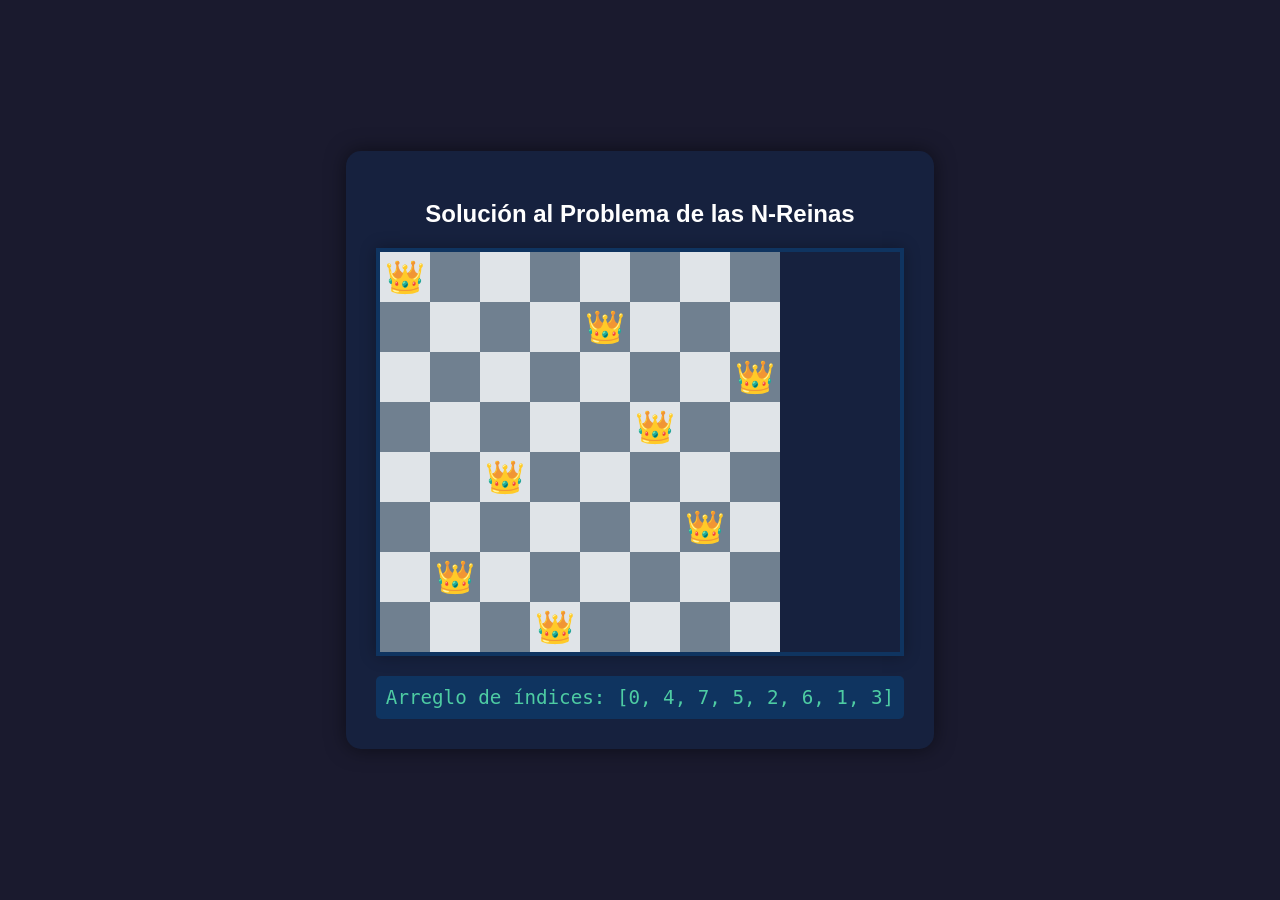
==== Practica/Reinas/HTML.html @ 8f05ae6e "Actividad: Ubicación de las Reinas Co-Authored-By: AgusSantarena <215079354+AgusSantarena@users.nore" ====
<!DOCTYPE html>
<html lang="es">
<head>
    <meta charset="UTF-8">
    <meta name="viewport" content="width=device-width, initial-scale=1.0">
    <title>Problema de las N-Reinas</title>
    <link rel="stylesheet" href="style.css">
</head>
<body>

    <div class="container">
        <h2>Solución al Problema de las N-Reinas</h2>
        
        <div id="tablero-html"></div>
        
        <div id="arreglo-texto"></div>
    </div>

    <script src="script.js"></script>
</body>
</html>
---- Practica/Reinas/style.css ----
body {
    background-color: #1a1a2e;
    color: #ffffff;
    font-family: Arial, sans-serif;
    display: flex;
    justify-content: center;
    align-items: center;
    min-height: 100vh;
    margin: 0;
}

.container {
    text-align: center;
    background: #16213e;
    padding: 30px;
    border-radius: 15px;
    box-shadow: 0 0 20px rgba(0,0,0,0.5);
}

/* La cuadrícula mágica que se adapta a cualquier N */
#tablero-html {
    display: grid;
    margin: 20px auto;
    border: 4px solid #0f3460;
    box-shadow: 0 0 15px rgba(0,0,0,0.3);
}

/* Estilo para cada casilla */
.casilla {
    width: 50px;
    height: 50px;
    display: flex;
    justify-content: center;
    align-items: center;
    font-size: 2rem;
}

/* Colores del ajedrez (blanco y negro intercalados) */
.blanca { background-color: #e0e4e8; }
.negra { background-color: #708090; }

#arreglo-texto {
    margin-top: 20px;
    font-size: 1.2rem;
    font-family: monospace;
    color: #4ecca3;
    background: #0f3460;
    padding: 10px;
    border-radius: 5px;
}
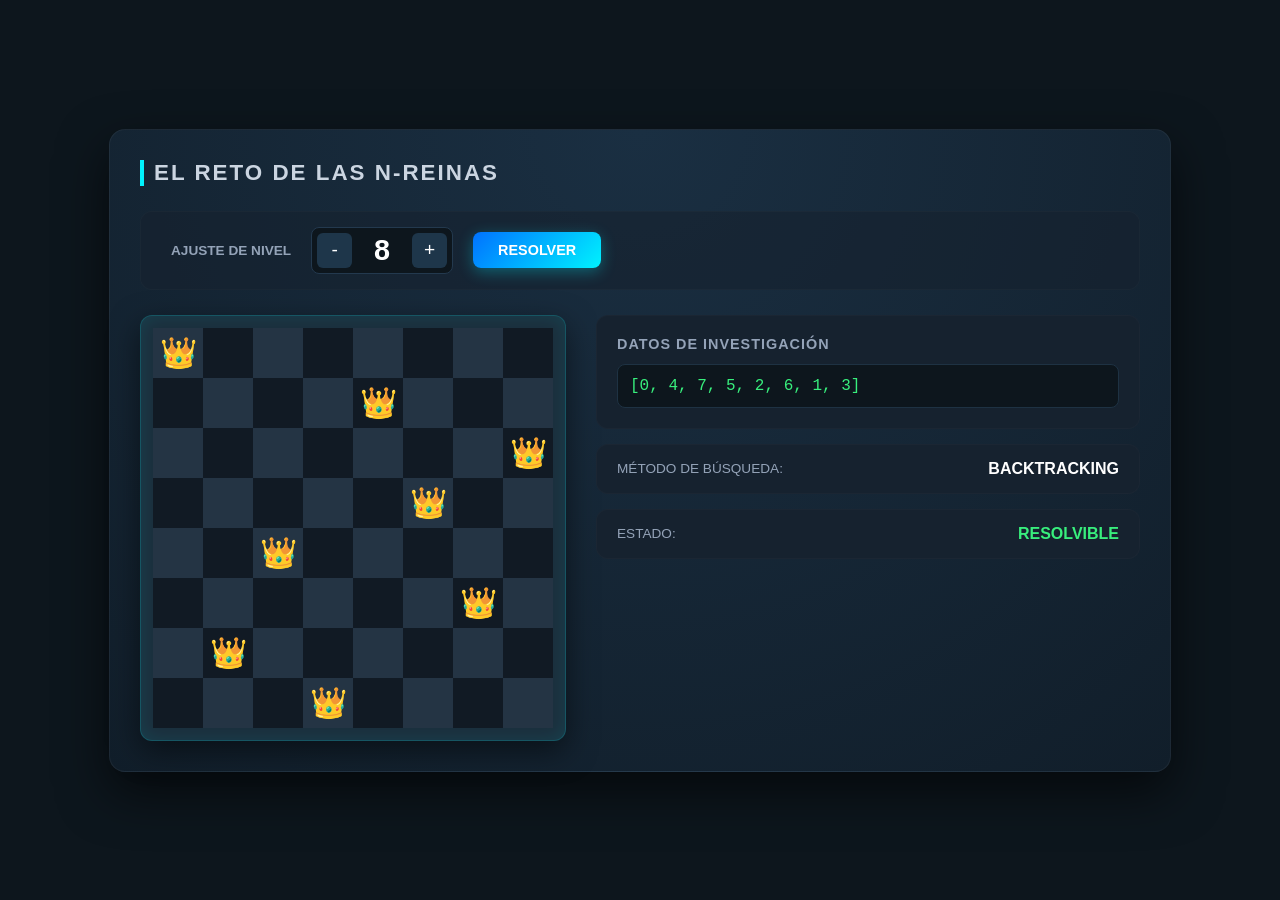
==== commit a93ab715: "Editación del Proyecto N-Reinas Co-Authored-By: AgusSantarena <215079354+AgusSantarena@users.noreply" ====
--- a/Practica/Reinas/HTML.html
+++ b/Practica/Reinas/HTML.html
@@ -3,17 +3,46 @@
 <head>
     <meta charset="UTF-8">
     <meta name="viewport" content="width=device-width, initial-scale=1.0">
-    <title>Problema de las N-Reinas</title>
+    <title>Reto de las N-Reinas - Panel Avanzado</title>
     <link rel="stylesheet" href="style.css">
 </head>
 <body>
 
-    <div class="container">
-        <h2>Solución al Problema de las N-Reinas</h2>
-        
-        <div id="tablero-html"></div>
-        
-        <div id="arreglo-texto"></div>
+    <div class="dashboard">
+        <header class="main-header">
+            <h1> EL RETO DE LAS N-REINAS</h1>
+        </header>
+
+        <section class="controls-section">
+            <span class="control-label">AJUSTE DE NIVEL</span>
+            <div class="counter-container">
+                <button id="btn-menos" class="btn-control">-</button>
+                <span id="valor-n">8</span>
+                <button id="btn-mas" class="btn-control">+</button>
+            </div>
+            <button id="btn-resolver" class="btn-action">RESOLVER</button>
+        </section>
+
+        <main class="workspace">
+            <div class="board-wrapper">
+                <div id="tablero-html"></div>
+            </div>
+
+            <aside class="info-panel">
+                <div class="card">
+                    <h3>DATOS DE INVESTIGACIÓN</h3>
+                    <div id="arreglo-texto" class="code-box">[0, 0, 0, 0, 0, 0, 0, 0]</div>
+                </div>
+                <div class="card mini-card">
+                    <span>MÉTODO DE BÚSQUEDA:</span>
+                    <strong>BACKTRACKING</strong>
+                </div>
+                <div class="card mini-card">
+                    <span>ESTADO:</span>
+                    <strong id="estado-texto" style="color: #4ecca3;">RESOLVIBLE</strong>
+                </div>
+            </aside>
+        </main>
     </div>
 
     <script src="script.js"></script>
--- a/Practica/Reinas/style.css
+++ b/Practica/Reinas/style.css
@@ -1,50 +1,179 @@
+:root {
+    --bg-main: #0d161d;
+    --bg-card: #16222f;
+    --bg-board-border: #1b2e3c;
+    --neon-blue: #38ef7d;
+    --neon-cyan: #00f2fe;
+    --text-color: #ffffff;
+}
+
 body {
-    background-color: #1a1a2e;
-    color: #ffffff;
-    font-family: Arial, sans-serif;
+    background-color: var(--bg-main);
+    color: var(--text-color);
+    font-family: 'Segoe UI', Tahoma, Geneva, Verdana, sans-serif;
     display: flex;
     justify-content: center;
     align-items: center;
     min-height: 100vh;
     margin: 0;
+    padding: 20px;
+    box-sizing: border-box;
 }
 
-.container {
-    text-align: center;
-    background: #16213e;
+/* Contenedor del Dashboard */
+.dashboard {
+    background: radial-gradient(circle at top, #1a2f42 0%, #111e2a 100%);
     padding: 30px;
-    border-radius: 15px;
-    box-shadow: 0 0 20px rgba(0,0,0,0.5);
+    border-radius: 16px;
+    box-shadow: 0 20px 50px rgba(0,0,0,0.6);
+    border: 1px solid rgba(255, 255, 255, 0.05);
+    max-width: 1000px;
+    width: 100%;
 }
 
-/* La cuadrícula mágica que se adapta a cualquier N */
+.main-header h1 {
+    font-size: 1.4rem;
+    letter-spacing: 2px;
+    margin: 0 0 25px 0;
+    color: #cbd5e1;
+    border-left: 4px solid var(--neon-cyan);
+    padding-left: 10px;
+}
+
+/* Sección de Controles */
+.controls-section {
+    background: rgba(22, 34, 47, 0.6);
+    padding: 15px 30px;
+    border-radius: 12px;
+    display: flex;
+    align-items: center;
+    gap: 20px;
+    margin-bottom: 25px;
+    border: 1px solid rgba(255,255,255,0.02);
+}
+
+.control-label {
+    font-size: 0.85rem;
+    color: #94a3b8;
+    font-weight: bold;
+}
+
+.counter-container {
+    display: flex;
+    align-items: center;
+    background: #0d161d;
+    border-radius: 8px;
+    padding: 5px;
+    border: 1px solid #23394e;
+}
+
+.btn-control {
+    background: #1e364a;
+    border: none;
+    color: white;
+    width: 35px;
+    height: 35px;
+    font-size: 1.2rem;
+    cursor: pointer;
+    border-radius: 6px;
+    transition: background 0.2s;
+}
+
+.btn-control:hover { background: #2b4c68; }
+
+#valor-n {
+    font-size: 1.8rem;
+    font-weight: bold;
+    min-width: 60px;
+    text-align: center;
+}
+
+.btn-action {
+    background: linear-gradient(135deg, #0072ff 0%, #00f2fe 100%);
+    border: none;
+    color: white;
+    padding: 10px 25px;
+    font-size: 0.9rem;
+    font-weight: bold;
+    border-radius: 8px;
+    cursor: pointer;
+    box-shadow: 0 4px 15px rgba(0, 242, 254, 0.3);
+    transition: transform 0.1s;
+}
+
+.btn-action:hover { transform: scale(1.03); }
+
+/* Espacio de trabajo (Tablero y Panel juntos) */
+.workspace {
+    display: flex;
+    gap: 30px;
+    align-items: flex-start;
+}
+
+/* Envoltura del Tablero */
+.board-wrapper {
+    background: var(--bg-board-border);
+    padding: 12px;
+    border-radius: 12px;
+    box-shadow: 0 10px 30px rgba(0,0,0,0.5), inset 0 0 20px rgba(0, 242, 254, 0.1);
+    border: 1px solid rgba(0, 242, 254, 0.2);
+}
+
 #tablero-html {
     display: grid;
-    margin: 20px auto;
-    border: 4px solid #0f3460;
-    box-shadow: 0 0 15px rgba(0,0,0,0.3);
+    background: #0d161d;
 }
 
-/* Estilo para cada casilla */
+/* Casillas */
 .casilla {
-    width: 50px;
-    height: 50px;
     display: flex;
     justify-content: center;
     align-items: center;
-    font-size: 2rem;
+    font-size: 100%; /* Escalable dinámicamente con JS */
+    transition: all 0.2s;
 }
 
-/* Colores del ajedrez (blanco y negro intercalados) */
-.blanca { background-color: #e0e4e8; }
-.negra { background-color: #708090; }
+.blanca { background-color: #243444; }
+.negra { background-color: #111a24; }
 
-#arreglo-texto {
-    margin-top: 20px;
-    font-size: 1.2rem;
-    font-family: monospace;
-    color: #4ecca3;
-    background: #0f3460;
-    padding: 10px;
-    border-radius: 5px;
-}+/* Panel de info */
+.info-panel {
+    flex: 1;
+    display: flex;
+    flex-direction: column;
+    gap: 15px;
+}
+
+.card {
+    background: var(--bg-card);
+    padding: 20px;
+    border-radius: 12px;
+    border: 1px solid rgba(255,255,255,0.02);
+}
+
+.card h3 {
+    margin: 0 0 12px 0;
+    font-size: 0.9rem;
+    color: #94a3b8;
+    letter-spacing: 1px;
+}
+
+.code-box {
+    background: #0d161d;
+    padding: 12px;
+    border-radius: 8px;
+    font-family: 'Courier New', Courier, monospace;
+    color: #38ef7d;
+    font-size: 1rem;
+    border: 1px solid #1e3243;
+    word-break: break-all;
+}
+
+.mini-card {
+    display: flex;
+    justify-content: space-between;
+    align-items: center;
+    padding: 15px 20px;
+}
+
+.mini-card span { font-size: 0.85rem; color: #94a3b8; }
